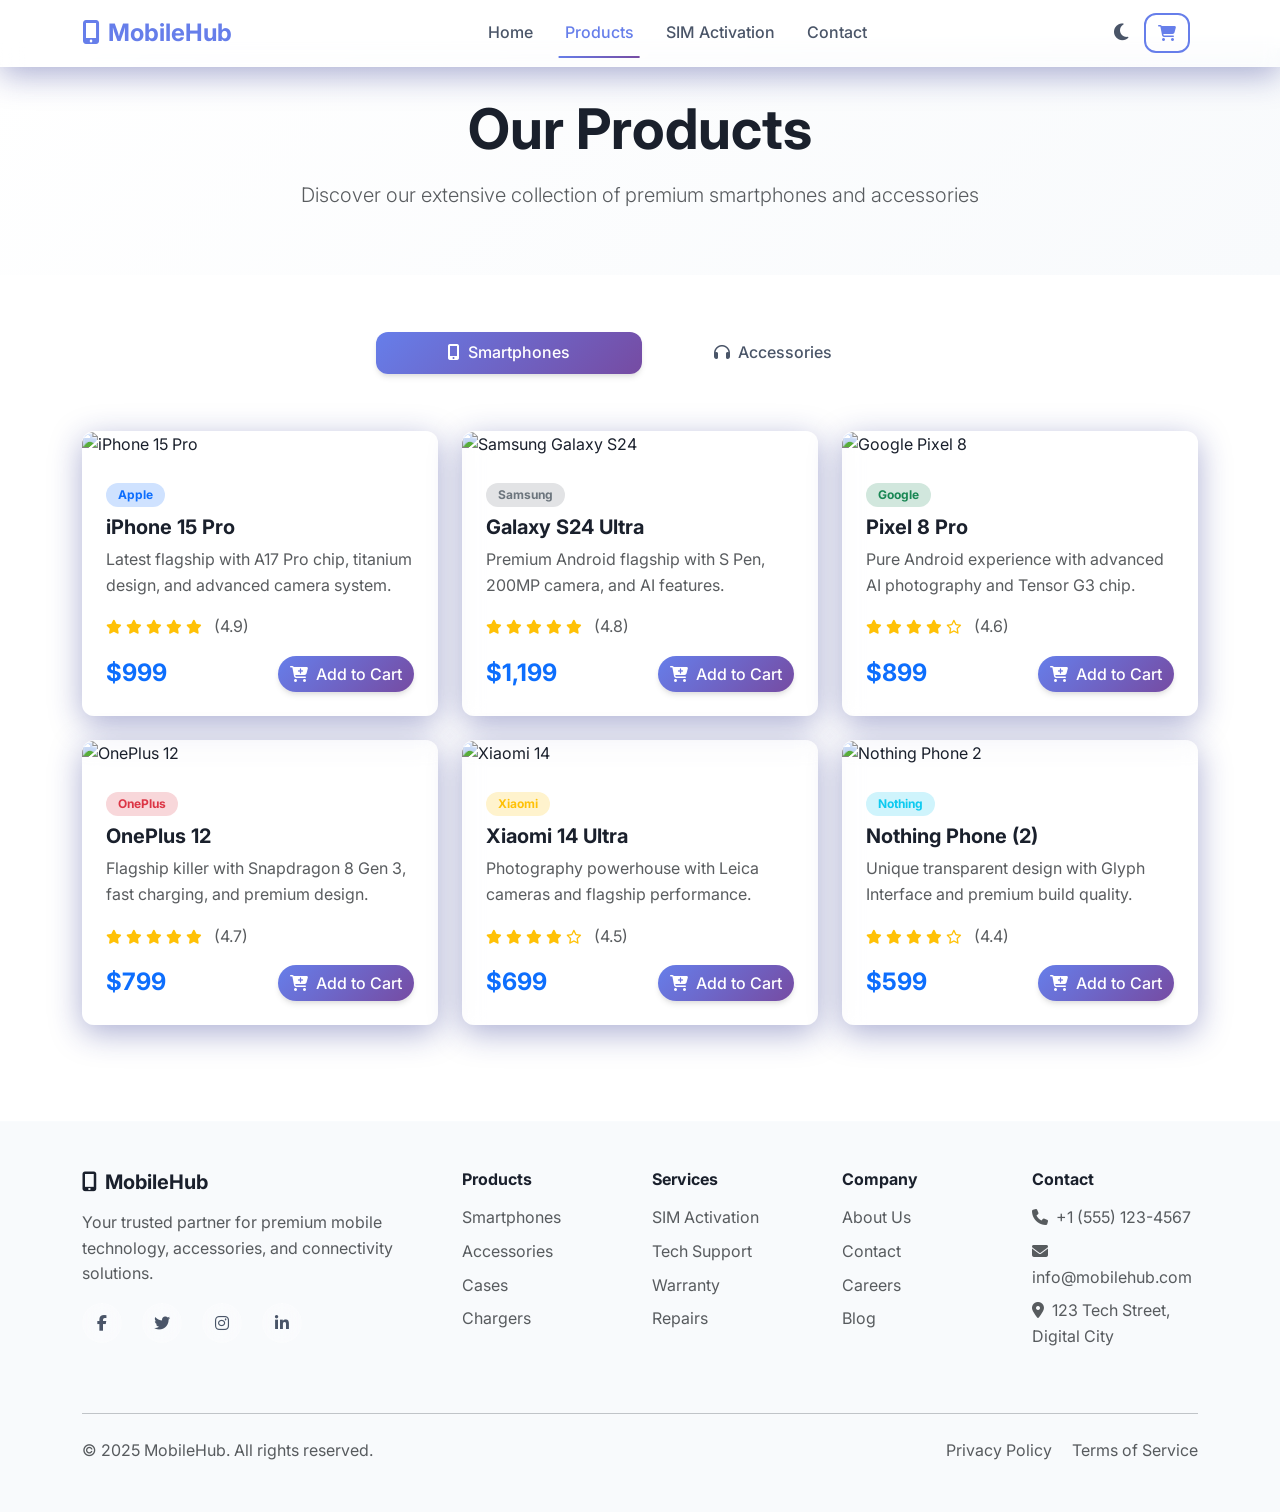
==== products.html @ 007b05e7 "Create initial project structure with responsive mobile tech website Co-authored-by: ahmetiminati <a" ====
<!DOCTYPE html>
<html lang="en" data-bs-theme="light">
<head>
    <meta charset="UTF-8">
    <meta name="viewport" content="width=device-width, initial-scale=1.0">
    <title>Products - MobileHub</title>
    
    <!-- Bootstrap 5 CSS -->
    <link href="https://cdn.jsdelivr.net/npm/bootstrap@5.3.2/dist/css/bootstrap.min.css" rel="stylesheet">
    
    <!-- Google Fonts -->
    <link href="https://fonts.googleapis.com/css2?family=Inter:wght@300;400;500;600;700&display=swap" rel="stylesheet">
    
    <!-- Font Awesome -->
    <link rel="stylesheet" href="https://cdnjs.cloudflare.com/ajax/libs/font-awesome/6.5.0/css/all.min.css">
    
    <!-- AOS Animation Library -->
    <link href="https://unpkg.com/aos@2.3.1/dist/aos.css" rel="stylesheet">
    
    <!-- Custom CSS -->
    <link rel="stylesheet" href="styles.css">
</head>
<body>
    <!-- Navbar -->
    <nav class="navbar navbar-expand-lg navbar-light fixed-top glass-nav">
        <div class="container">
            <a class="navbar-brand fw-bold" href="index.html">
                <i class="fas fa-mobile-alt me-2"></i>MobileHub
            </a>
            
            <button class="navbar-toggler" type="button" data-bs-toggle="collapse" data-bs-target="#navbarNav">
                <span class="navbar-toggler-icon"></span>
            </button>
            
            <div class="collapse navbar-collapse" id="navbarNav">
                <ul class="navbar-nav mx-auto">
                    <li class="nav-item">
                        <a class="nav-link" href="index.html">Home</a>
                    </li>
                    <li class="nav-item">
                        <a class="nav-link active" href="products.html">Products</a>
                    </li>
                    <li class="nav-item">
                        <a class="nav-link" href="sim-activation.html">SIM Activation</a>
                    </li>
                    <li class="nav-item">
                        <a class="nav-link" href="index.html#contact">Contact</a>
                    </li>
                </ul>
                
                <div class="d-flex align-items-center">
                    <button class="btn btn-link p-2 me-2" id="themeToggle">
                        <i class="fas fa-moon" id="themeIcon"></i>
                    </button>
                    <button class="btn btn-outline-primary me-2">
                        <i class="fas fa-shopping-cart"></i>
                    </button>
                </div>
            </div>
        </div>
    </nav>

    <!-- Page Header -->
    <section class="page-header py-5 mt-5">
        <div class="container">
            <div class="row text-center">
                <div class="col-lg-8 mx-auto" data-aos="fade-up">
                    <h1 class="display-4 fw-bold mb-3">Our Products</h1>
                    <p class="lead text-muted">
                        Discover our extensive collection of premium smartphones and accessories
                    </p>
                </div>
            </div>
        </div>
    </section>

    <!-- Product Tabs -->
    <section class="products-section py-5">
        <div class="container">
            <!-- Tab Navigation -->
            <div class="row justify-content-center mb-5">
                <div class="col-lg-6">
                    <ul class="nav nav-pills nav-fill glass-tabs" id="productTabs" role="tablist" data-aos="fade-up">
                        <li class="nav-item" role="presentation">
                            <button class="nav-link active" id="phones-tab" data-bs-toggle="pill" data-bs-target="#phones" type="button" role="tab">
                                <i class="fas fa-mobile-alt me-2"></i>Smartphones
                            </button>
                        </li>
                        <li class="nav-item" role="presentation">
                            <button class="nav-link" id="accessories-tab" data-bs-toggle="pill" data-bs-target="#accessories" type="button" role="tab">
                                <i class="fas fa-headphones me-2"></i>Accessories
                            </button>
                        </li>
                    </ul>
                </div>
            </div>

            <!-- Tab Content -->
            <div class="tab-content" id="productTabsContent">
                <!-- Smartphones Tab -->
                <div class="tab-pane fade show active" id="phones" role="tabpanel">
                    <div class="row g-4">
                        <!-- Phone 1 -->
                        <div class="col-lg-4 col-md-6" data-aos="fade-up" data-aos-delay="100">
                            <div class="product-card glass-card h-100">
                                <div class="product-image">
                                    <img src="https://via.placeholder.com/300x300/667eea/ffffff?text=iPhone+15+Pro" alt="iPhone 15 Pro" class="img-fluid">
                                    <div class="product-overlay">
                                        <button class="btn btn-primary btn-sm rounded-pill">
                                            <i class="fas fa-eye me-2"></i>Quick View
                                        </button>
                                    </div>
                                </div>
                                <div class="product-info p-4">
                                    <div class="product-category mb-2">
                                        <span class="badge bg-primary-subtle text-primary">Apple</span>
                                    </div>
                                    <h5 class="product-title fw-bold mb-2">iPhone 15 Pro</h5>
                                    <p class="product-description text-muted mb-3">
                                        Latest flagship with A17 Pro chip, titanium design, and advanced camera system.
                                    </p>
                                    <div class="product-rating mb-3">
                                        <i class="fas fa-star text-warning"></i>
                                        <i class="fas fa-star text-warning"></i>
                                        <i class="fas fa-star text-warning"></i>
                                        <i class="fas fa-star text-warning"></i>
                                        <i class="fas fa-star text-warning"></i>
                                        <span class="ms-2 text-muted">(4.9)</span>
                                    </div>
                                    <div class="d-flex justify-content-between align-items-center">
                                        <div class="product-price">
                                            <span class="h4 fw-bold text-primary">$999</span>
                                        </div>
                                        <button class="btn btn-primary rounded-pill">
                                            <i class="fas fa-cart-plus me-2"></i>Add to Cart
                                        </button>
                                    </div>
                                </div>
                            </div>
                        </div>

                        <!-- Phone 2 -->
                        <div class="col-lg-4 col-md-6" data-aos="fade-up" data-aos-delay="200">
                            <div class="product-card glass-card h-100">
                                <div class="product-image">
                                    <img src="https://via.placeholder.com/300x300/764ba2/ffffff?text=Samsung+S24" alt="Samsung Galaxy S24" class="img-fluid">
                                    <div class="product-overlay">
                                        <button class="btn btn-primary btn-sm rounded-pill">
                                            <i class="fas fa-eye me-2"></i>Quick View
                                        </button>
                                    </div>
                                </div>
                                <div class="product-info p-4">
                                    <div class="product-category mb-2">
                                        <span class="badge bg-secondary-subtle text-secondary">Samsung</span>
                                    </div>
                                    <h5 class="product-title fw-bold mb-2">Galaxy S24 Ultra</h5>
                                    <p class="product-description text-muted mb-3">
                                        Premium Android flagship with S Pen, 200MP camera, and AI features.
                                    </p>
                                    <div class="product-rating mb-3">
                                        <i class="fas fa-star text-warning"></i>
                                        <i class="fas fa-star text-warning"></i>
                                        <i class="fas fa-star text-warning"></i>
                                        <i class="fas fa-star text-warning"></i>
                                        <i class="fas fa-star text-warning"></i>
                                        <span class="ms-2 text-muted">(4.8)</span>
                                    </div>
                                    <div class="d-flex justify-content-between align-items-center">
                                        <div class="product-price">
                                            <span class="h4 fw-bold text-primary">$1,199</span>
                                        </div>
                                        <button class="btn btn-primary rounded-pill">
                                            <i class="fas fa-cart-plus me-2"></i>Add to Cart
                                        </button>
                                    </div>
                                </div>
                            </div>
                        </div>

                        <!-- Phone 3 -->
                        <div class="col-lg-4 col-md-6" data-aos="fade-up" data-aos-delay="300">
                            <div class="product-card glass-card h-100">
                                <div class="product-image">
                                    <img src="https://via.placeholder.com/300x300/f093fb/ffffff?text=Google+Pixel+8" alt="Google Pixel 8" class="img-fluid">
                                    <div class="product-overlay">
                                        <button class="btn btn-primary btn-sm rounded-pill">
                                            <i class="fas fa-eye me-2"></i>Quick View
                                        </button>
                                    </div>
                                </div>
                                <div class="product-info p-4">
                                    <div class="product-category mb-2">
                                        <span class="badge bg-success-subtle text-success">Google</span>
                                    </div>
                                    <h5 class="product-title fw-bold mb-2">Pixel 8 Pro</h5>
                                    <p class="product-description text-muted mb-3">
                                        Pure Android experience with advanced AI photography and Tensor G3 chip.
                                    </p>
                                    <div class="product-rating mb-3">
                                        <i class="fas fa-star text-warning"></i>
                                        <i class="fas fa-star text-warning"></i>
                                        <i class="fas fa-star text-warning"></i>
                                        <i class="fas fa-star text-warning"></i>
                                        <i class="far fa-star text-warning"></i>
                                        <span class="ms-2 text-muted">(4.6)</span>
                                    </div>
                                    <div class="d-flex justify-content-between align-items-center">
                                        <div class="product-price">
                                            <span class="h4 fw-bold text-primary">$899</span>
                                        </div>
                                        <button class="btn btn-primary rounded-pill">
                                            <i class="fas fa-cart-plus me-2"></i>Add to Cart
                                        </button>
                                    </div>
                                </div>
                            </div>
                        </div>

                        <!-- Phone 4 -->
                        <div class="col-lg-4 col-md-6" data-aos="fade-up" data-aos-delay="400">
                            <div class="product-card glass-card h-100">
                                <div class="product-image">
                                    <img src="https://via.placeholder.com/300x300/4facfe/ffffff?text=OnePlus+12" alt="OnePlus 12" class="img-fluid">
                                    <div class="product-overlay">
                                        <button class="btn btn-primary btn-sm rounded-pill">
                                            <i class="fas fa-eye me-2"></i>Quick View
                                        </button>
                                    </div>
                                </div>
                                <div class="product-info p-4">
                                    <div class="product-category mb-2">
                                        <span class="badge bg-danger-subtle text-danger">OnePlus</span>
                                    </div>
                                    <h5 class="product-title fw-bold mb-2">OnePlus 12</h5>
                                    <p class="product-description text-muted mb-3">
                                        Flagship killer with Snapdragon 8 Gen 3, fast charging, and premium design.
                                    </p>
                                    <div class="product-rating mb-3">
                                        <i class="fas fa-star text-warning"></i>
                                        <i class="fas fa-star text-warning"></i>
                                        <i class="fas fa-star text-warning"></i>
                                        <i class="fas fa-star text-warning"></i>
                                        <i class="fas fa-star text-warning"></i>
                                        <span class="ms-2 text-muted">(4.7)</span>
                                    </div>
                                    <div class="d-flex justify-content-between align-items-center">
                                        <div class="product-price">
                                            <span class="h4 fw-bold text-primary">$799</span>
                                        </div>
                                        <button class="btn btn-primary rounded-pill">
                                            <i class="fas fa-cart-plus me-2"></i>Add to Cart
                                        </button>
                                    </div>
                                </div>
                            </div>
                        </div>

                        <!-- Phone 5 -->
                        <div class="col-lg-4 col-md-6" data-aos="fade-up" data-aos-delay="500">
                            <div class="product-card glass-card h-100">
                                <div class="product-image">
                                    <img src="https://via.placeholder.com/300x300/43e97b/ffffff?text=Xiaomi+14" alt="Xiaomi 14" class="img-fluid">
                                    <div class="product-overlay">
                                        <button class="btn btn-primary btn-sm rounded-pill">
                                            <i class="fas fa-eye me-2"></i>Quick View
                                        </button>
                                    </div>
                                </div>
                                <div class="product-info p-4">
                                    <div class="product-category mb-2">
                                        <span class="badge bg-warning-subtle text-warning">Xiaomi</span>
                                    </div>
                                    <h5 class="product-title fw-bold mb-2">Xiaomi 14 Ultra</h5>
                                    <p class="product-description text-muted mb-3">
                                        Photography powerhouse with Leica cameras and flagship performance.
                                    </p>
                                    <div class="product-rating mb-3">
                                        <i class="fas fa-star text-warning"></i>
                                        <i class="fas fa-star text-warning"></i>
                                        <i class="fas fa-star text-warning"></i>
                                        <i class="fas fa-star text-warning"></i>
                                        <i class="far fa-star text-warning"></i>
                                        <span class="ms-2 text-muted">(4.5)</span>
                                    </div>
                                    <div class="d-flex justify-content-between align-items-center">
                                        <div class="product-price">
                                            <span class="h4 fw-bold text-primary">$699</span>
                                        </div>
                                        <button class="btn btn-primary rounded-pill">
                                            <i class="fas fa-cart-plus me-2"></i>Add to Cart
                                        </button>
                                    </div>
                                </div>
                            </div>
                        </div>

                        <!-- Phone 6 -->
                        <div class="col-lg-4 col-md-6" data-aos="fade-up" data-aos-delay="600">
                            <div class="product-card glass-card h-100">
                                <div class="product-image">
                                    <img src="https://via.placeholder.com/300x300/38f9d7/ffffff?text=Nothing+Phone+2" alt="Nothing Phone 2" class="img-fluid">
                                    <div class="product-overlay">
                                        <button class="btn btn-primary btn-sm rounded-pill">
                                            <i class="fas fa-eye me-2"></i>Quick View
                                        </button>
                                    </div>
                                </div>
                                <div class="product-info p-4">
                                    <div class="product-category mb-2">
                                        <span class="badge bg-info-subtle text-info">Nothing</span>
                                    </div>
                                    <h5 class="product-title fw-bold mb-2">Nothing Phone (2)</h5>
                                    <p class="product-description text-muted mb-3">
                                        Unique transparent design with Glyph Interface and premium build quality.
                                    </p>
                                    <div class="product-rating mb-3">
                                        <i class="fas fa-star text-warning"></i>
                                        <i class="fas fa-star text-warning"></i>
                                        <i class="fas fa-star text-warning"></i>
                                        <i class="fas fa-star text-warning"></i>
                                        <i class="far fa-star text-warning"></i>
                                        <span class="ms-2 text-muted">(4.4)</span>
                                    </div>
                                    <div class="d-flex justify-content-between align-items-center">
                                        <div class="product-price">
                                            <span class="h4 fw-bold text-primary">$599</span>
                                        </div>
                                        <button class="btn btn-primary rounded-pill">
                                            <i class="fas fa-cart-plus me-2"></i>Add to Cart
                                        </button>
                                    </div>
                                </div>
                            </div>
                        </div>
                    </div>
                </div>

                <!-- Accessories Tab -->
                <div class="tab-pane fade" id="accessories" role="tabpanel">
                    <div class="row g-4">
                        <!-- Accessory 1 -->
                        <div class="col-lg-4 col-md-6" data-aos="fade-up" data-aos-delay="100">
                            <div class="product-card glass-card h-100">
                                <div class="product-image">
                                    <img src="https://via.placeholder.com/300x300/667eea/ffffff?text=AirPods+Pro" alt="AirPods Pro" class="img-fluid">
                                    <div class="product-overlay">
                                        <button class="btn btn-primary btn-sm rounded-pill">
                                            <i class="fas fa-eye me-2"></i>Quick View
                                        </button>
                                    </div>
                                </div>
                                <div class="product-info p-4">
                                    <div class="product-category mb-2">
                                        <span class="badge bg-primary-subtle text-primary">Audio</span>
                                    </div>
                                    <h5 class="product-title fw-bold mb-2">AirPods Pro (2nd Gen)</h5>
                                    <p class="product-description text-muted mb-3">
                                        Premium wireless earbuds with active noise cancellation and spatial audio.
                                    </p>
                                    <div class="product-rating mb-3">
                                        <i class="fas fa-star text-warning"></i>
                                        <i class="fas fa-star text-warning"></i>
                                        <i class="fas fa-star text-warning"></i>
                                        <i class="fas fa-star text-warning"></i>
                                        <i class="fas fa-star text-warning"></i>
                                        <span class="ms-2 text-muted">(4.8)</span>
                                    </div>
                                    <div class="d-flex justify-content-between align-items-center">
                                        <div class="product-price">
                                            <span class="h4 fw-bold text-primary">$249</span>
                                        </div>
                                        <button class="btn btn-primary rounded-pill">
                                            <i class="fas fa-cart-plus me-2"></i>Add to Cart
                                        </button>
                                    </div>
                                </div>
                            </div>
                        </div>

                        <!-- Accessory 2 -->
                        <div class="col-lg-4 col-md-6" data-aos="fade-up" data-aos-delay="200">
                            <div class="product-card glass-card h-100">
                                <div class="product-image">
                                    <img src="https://via.placeholder.com/300x300/764ba2/ffffff?text=Wireless+Charger" alt="Wireless Charger" class="img-fluid">
                                    <div class="product-overlay">
                                        <button class="btn btn-primary btn-sm rounded-pill">
                                            <i class="fas fa-eye me-2"></i>Quick View
                                        </button>
                                    </div>
                                </div>
                                <div class="product-info p-4">
                                    <div class="product-category mb-2">
                                        <span class="badge bg-success-subtle text-success">Charging</span>
                                    </div>
                                    <h5 class="product-title fw-bold mb-2">15W Wireless Charger</h5>
                                    <p class="product-description text-muted mb-3">
                                        Fast wireless charging pad with LED indicator and premium design.
                                    </p>
                                    <div class="product-rating mb-3">
                                        <i class="fas fa-star text-warning"></i>
                                        <i class="fas fa-star text-warning"></i>
                                        <i class="fas fa-star text-warning"></i>
                                        <i class="fas fa-star text-warning"></i>
                                        <i class="far fa-star text-warning"></i>
                                        <span class="ms-2 text-muted">(4.5)</span>
                                    </div>
                                    <div class="d-flex justify-content-between align-items-center">
                                        <div class="product-price">
                                            <span class="h4 fw-bold text-primary">$39</span>
                                        </div>
                                        <button class="btn btn-primary rounded-pill">
                                            <i class="fas fa-cart-plus me-2"></i>Add to Cart
                                        </button>
                                    </div>
                                </div>
                            </div>
                        </div>

                        <!-- Accessory 3 -->
                        <div class="col-lg-4 col-md-6" data-aos="fade-up" data-aos-delay="300">
                            <div class="product-card glass-card h-100">
                                <div class="product-image">
                                    <img src="https://via.placeholder.com/300x300/f093fb/ffffff?text=Phone+Case" alt="Phone Case" class="img-fluid">
                                    <div class="product-overlay">
                                        <button class="btn btn-primary btn-sm rounded-pill">
                                            <i class="fas fa-eye me-2"></i>Quick View
                                        </button>
                                    </div>
                                </div>
                                <div class="product-info p-4">
                                    <div class="product-category mb-2">
                                        <span class="badge bg-warning-subtle text-warning">Protection</span>
                                    </div>
                                    <h5 class="product-title fw-bold mb-2">Premium Phone Case</h5>
                                    <p class="product-description text-muted mb-3">
                                        Military-grade protection with transparent design and wireless charging support.
                                    </p>
                                    <div class="product-rating mb-3">
                                        <i class="fas fa-star text-warning"></i>
                                        <i class="fas fa-star text-warning"></i>
                                        <i class="fas fa-star text-warning"></i>
                                        <i class="fas fa-star text-warning"></i>
                                        <i class="fas fa-star text-warning"></i>
                                        <span class="ms-2 text-muted">(4.9)</span>
                                    </div>
                                    <div class="d-flex justify-content-between align-items-center">
                                        <div class="product-price">
                                            <span class="h4 fw-bold text-primary">$29</span>
                                        </div>
                                        <button class="btn btn-primary rounded-pill">
                                            <i class="fas fa-cart-plus me-2"></i>Add to Cart
                                        </button>
                                    </div>
                                </div>
                            </div>
                        </div>

                        <!-- Accessory 4 -->
                        <div class="col-lg-4 col-md-6" data-aos="fade-up" data-aos-delay="400">
                            <div class="product-card glass-card h-100">
                                <div class="product-image">
                                    <img src="https://via.placeholder.com/300x300/4facfe/ffffff?text=Power+Bank" alt="Power Bank" class="img-fluid">
                                    <div class="product-overlay">
                                        <button class="btn btn-primary btn-sm rounded-pill">
                                            <i class="fas fa-eye me-2"></i>Quick View
                                        </button>
                                    </div>
                                </div>
                                <div class="product-info p-4">
                                    <div class="product-category mb-2">
                                        <span class="badge bg-info-subtle text-info">Power</span>
                                    </div>
                                    <h5 class="product-title fw-bold mb-2">20,000mAh Power Bank</h5>
                                    <p class="product-description text-muted mb-3">
                                        High-capacity portable charger with fast charging and multiple ports.
                                    </p>
                                    <div class="product-rating mb-3">
                                        <i class="fas fa-star text-warning"></i>
                                        <i class="fas fa-star text-warning"></i>
                                        <i class="fas fa-star text-warning"></i>
                                        <i class="fas fa-star text-warning"></i>
                                        <i class="far fa-star text-warning"></i>
                                        <span class="ms-2 text-muted">(4.6)</span>
                                    </div>
                                    <div class="d-flex justify-content-between align-items-center">
                                        <div class="product-price">
                                            <span class="h4 fw-bold text-primary">$49</span>
                                        </div>
                                        <button class="btn btn-primary rounded-pill">
                                            <i class="fas fa-cart-plus me-2"></i>Add to Cart
                                        </button>
                                    </div>
                                </div>
                            </div>
                        </div>

                        <!-- Accessory 5 -->
                        <div class="col-lg-4 col-md-6" data-aos="fade-up" data-aos-delay="500">
                            <div class="product-card glass-card h-100">
                                <div class="product-image">
                                    <img src="https://via.placeholder.com/300x300/43e97b/ffffff?text=Car+Mount" alt="Car Mount" class="img-fluid">
                                    <div class="product-overlay">
                                        <button class="btn btn-primary btn-sm rounded-pill">
                                            <i class="fas fa-eye me-2"></i>Quick View
                                        </button>
                                    </div>
                                </div>
                                <div class="product-info p-4">
                                    <div class="product-category mb-2">
                                        <span class="badge bg-secondary-subtle text-secondary">Mount</span>
                                    </div>
                                    <h5 class="product-title fw-bold mb-2">Magnetic Car Mount</h5>
                                    <p class="product-description text-muted mb-3">
                                        Strong magnetic phone holder for car dashboard with 360° rotation.
                                    </p>
                                    <div class="product-rating mb-3">
                                        <i class="fas fa-star text-warning"></i>
                                        <i class="fas fa-star text-warning"></i>
                                        <i class="fas fa-star text-warning"></i>
                                        <i class="fas fa-star text-warning"></i>
                                        <i class="far fa-star text-warning"></i>
                                        <span class="ms-2 text-muted">(4.3)</span>
                                    </div>
                                    <div class="d-flex justify-content-between align-items-center">
                                        <div class="product-price">
                                            <span class="h4 fw-bold text-primary">$19</span>
                                        </div>
                                        <button class="btn btn-primary rounded-pill">
                                            <i class="fas fa-cart-plus me-2"></i>Add to Cart
                                        </button>
                                    </div>
                                </div>
                            </div>
                        </div>

                        <!-- Accessory 6 -->
                        <div class="col-lg-4 col-md-6" data-aos="fade-up" data-aos-delay="600">
                            <div class="product-card glass-card h-100">
                                <div class="product-image">
                                    <img src="https://via.placeholder.com/300x300/38f9d7/ffffff?text=Screen+Protector" alt="Screen Protector" class="img-fluid">
                                    <div class="product-overlay">
                                        <button class="btn btn-primary btn-sm rounded-pill">
                                            <i class="fas fa-eye me-2"></i>Quick View
                                        </button>
                                    </div>
                                </div>
                                <div class="product-info p-4">
                                    <div class="product-category mb-2">
                                        <span class="badge bg-danger-subtle text-danger">Protection</span>
                                    </div>
                                    <h5 class="product-title fw-bold mb-2">Tempered Glass Protector</h5>
                                    <p class="product-description text-muted mb-3">
                                        9H hardness tempered glass with oleophobic coating and bubble-free installation.
                                    </p>
                                    <div class="product-rating mb-3">
                                        <i class="fas fa-star text-warning"></i>
                                        <i class="fas fa-star text-warning"></i>
                                        <i class="fas fa-star text-warning"></i>
                                        <i class="fas fa-star text-warning"></i>
                                        <i class="fas fa-star text-warning"></i>
                                        <span class="ms-2 text-muted">(4.7)</span>
                                    </div>
                                    <div class="d-flex justify-content-between align-items-center">
                                        <div class="product-price">
                                            <span class="h4 fw-bold text-primary">$15</span>
                                        </div>
                                        <button class="btn btn-primary rounded-pill">
                                            <i class="fas fa-cart-plus me-2"></i>Add to Cart
                                        </button>
                                    </div>
                                </div>
                            </div>
                        </div>
                    </div>
                </div>
            </div>
        </div>
    </section>

    <!-- Footer -->
    <footer class="footer py-5 mt-5">
        <div class="container">
            <div class="row">
                <div class="col-lg-4 mb-4">
                    <h5 class="fw-bold mb-3">
                        <i class="fas fa-mobile-alt me-2"></i>MobileHub
                    </h5>
                    <p class="text-muted">
                        Your trusted partner for premium mobile technology, accessories, and connectivity solutions.
                    </p>
                    <div class="social-links">
                        <a href="#" class="social-link me-3"><i class="fab fa-facebook-f"></i></a>
                        <a href="#" class="social-link me-3"><i class="fab fa-twitter"></i></a>
                        <a href="#" class="social-link me-3"><i class="fab fa-instagram"></i></a>
                        <a href="#" class="social-link"><i class="fab fa-linkedin-in"></i></a>
                    </div>
                </div>
                
                <div class="col-lg-2 col-md-6 mb-4">
                    <h6 class="fw-bold mb-3">Products</h6>
                    <ul class="list-unstyled">
                        <li class="mb-2"><a href="products.html" class="text-muted text-decoration-none">Smartphones</a></li>
                        <li class="mb-2"><a href="products.html" class="text-muted text-decoration-none">Accessories</a></li>
                        <li class="mb-2"><a href="products.html" class="text-muted text-decoration-none">Cases</a></li>
                        <li class="mb-2"><a href="products.html" class="text-muted text-decoration-none">Chargers</a></li>
                    </ul>
                </div>
                
                <div class="col-lg-2 col-md-6 mb-4">
                    <h6 class="fw-bold mb-3">Services</h6>
                    <ul class="list-unstyled">
                        <li class="mb-2"><a href="sim-activation.html" class="text-muted text-decoration-none">SIM Activation</a></li>
                        <li class="mb-2"><a href="#" class="text-muted text-decoration-none">Tech Support</a></li>
                        <li class="mb-2"><a href="#" class="text-muted text-decoration-none">Warranty</a></li>
                        <li class="mb-2"><a href="#" class="text-muted text-decoration-none">Repairs</a></li>
                    </ul>
                </div>
                
                <div class="col-lg-2 col-md-6 mb-4">
                    <h6 class="fw-bold mb-3">Company</h6>
                    <ul class="list-unstyled">
                        <li class="mb-2"><a href="#" class="text-muted text-decoration-none">About Us</a></li>
                        <li class="mb-2"><a href="index.html#contact" class="text-muted text-decoration-none">Contact</a></li>
                        <li class="mb-2"><a href="#" class="text-muted text-decoration-none">Careers</a></li>
                        <li class="mb-2"><a href="#" class="text-muted text-decoration-none">Blog</a></li>
                    </ul>
                </div>
                
                <div class="col-lg-2 col-md-6 mb-4">
                    <h6 class="fw-bold mb-3">Contact</h6>
                    <ul class="list-unstyled">
                        <li class="mb-2 text-muted"><i class="fas fa-phone me-2"></i>+1 (555) 123-4567</li>
                        <li class="mb-2 text-muted"><i class="fas fa-envelope me-2"></i>info@mobilehub.com</li>
                        <li class="mb-2 text-muted"><i class="fas fa-map-marker-alt me-2"></i>123 Tech Street, Digital City</li>
                    </ul>
                </div>
            </div>
            
            <hr class="my-4">
            
            <div class="row align-items-center">
                <div class="col-md-6">
                    <p class="text-muted mb-0">&copy; 2025 MobileHub. All rights reserved.</p>
                </div>
                <div class="col-md-6 text-md-end">
                    <a href="#" class="text-muted text-decoration-none me-3">Privacy Policy</a>
                    <a href="#" class="text-muted text-decoration-none">Terms of Service</a>
                </div>
            </div>
        </div>
    </footer>

    <!-- Bootstrap 5 JS -->
    <script src="https://cdn.jsdelivr.net/npm/bootstrap@5.3.2/dist/js/bootstrap.bundle.min.js"></script>
    
    <!-- AOS Animation JS -->
    <script src="https://unpkg.com/aos@2.3.1/dist/aos.js"></script>
    
    <!-- Custom JS -->
    <script src="script.js"></script>
</body>
</html>
---- styles.css ----
/* ==========================================================================
   MobileHub - Modern Mobile Store CSS
   ========================================================================== */

/* CSS Variables for Theme Support */
:root {
    /* Light Theme Colors */
    --primary-color: #667eea;
    --primary-gradient: linear-gradient(135deg, #667eea 0%, #764ba2 100%);
    --secondary-color: #f093fb;
    --accent-color: #4facfe;
    
    /* Background Colors */
    --bg-primary: #ffffff;
    --bg-secondary: #f8fafc;
    --bg-tertiary: #e2e8f0;
    
    /* Text Colors */
    --text-primary: #1a202c;
    --text-secondary: #4a5568;
    --text-muted: #718096;
    
    /* Glass Effect */
    --glass-bg: rgba(255, 255, 255, 0.25);
    --glass-border: rgba(255, 255, 255, 0.18);
    --glass-shadow: 0 8px 32px 0 rgba(31, 38, 135, 0.37);
    
    /* Shadows */
    --shadow-sm: 0 1px 2px 0 rgba(0, 0, 0, 0.05);
    --shadow-md: 0 4px 6px -1px rgba(0, 0, 0, 0.1), 0 2px 4px -1px rgba(0, 0, 0, 0.06);
    --shadow-lg: 0 10px 15px -3px rgba(0, 0, 0, 0.1), 0 4px 6px -2px rgba(0, 0, 0, 0.05);
    --shadow-xl: 0 20px 25px -5px rgba(0, 0, 0, 0.1), 0 10px 10px -5px rgba(0, 0, 0, 0.04);
    
    /* Border Radius */
    --border-radius-sm: 0.375rem;
    --border-radius-md: 0.5rem;
    --border-radius-lg: 0.75rem;
    --border-radius-xl: 1rem;
    
    /* Transitions */
    --transition-fast: 0.15s ease-in-out;
    --transition-normal: 0.3s ease-in-out;
    --transition-slow: 0.5s ease-in-out;
}

/* Dark Theme */
[data-bs-theme="dark"] {
    --bg-primary: #0f172a;
    --bg-secondary: #1e293b;
    --bg-tertiary: #334155;
    
    --text-primary: #f1f5f9;
    --text-secondary: #cbd5e1;
    --text-muted: #94a3b8;
    
    --glass-bg: rgba(15, 23, 42, 0.25);
    --glass-border: rgba(148, 163, 184, 0.18);
    --glass-shadow: 0 8px 32px 0 rgba(0, 0, 0, 0.5);
}

/* Base Styles */
* {
    margin: 0;
    padding: 0;
    box-sizing: border-box;
}

html {
    scroll-behavior: smooth;
}

body {
    font-family: 'Inter', -apple-system, BlinkMacSystemFont, 'Segoe UI', Roboto, sans-serif;
    line-height: 1.6;
    color: var(--text-primary);
    background: var(--bg-primary);
    transition: all var(--transition-normal);
}

/* Typography */
h1, h2, h3, h4, h5, h6 {
    font-weight: 600;
    line-height: 1.2;
    color: var(--text-primary);
}

.text-gradient {
    background: var(--primary-gradient);
    -webkit-background-clip: text;
    -webkit-text-fill-color: transparent;
    background-clip: text;
}

/* Glass Morphism Effects */
.glass-card {
    background: var(--glass-bg);
    backdrop-filter: blur(10px);
    -webkit-backdrop-filter: blur(10px);
    border: 1px solid var(--glass-border);
    border-radius: var(--border-radius-lg);
    box-shadow: var(--glass-shadow);
    transition: all var(--transition-normal);
}

.glass-card:hover {
    transform: translateY(-5px);
    box-shadow: var(--shadow-xl);
}

.glass-nav {
    background: var(--glass-bg) !important;
    backdrop-filter: blur(10px);
    -webkit-backdrop-filter: blur(10px);
    border-bottom: 1px solid var(--glass-border);
    box-shadow: var(--glass-shadow);
}

/* Navigation */
.navbar-brand {
    font-size: 1.5rem;
    font-weight: 700;
    color: var(--primary-color) !important;
}

.navbar-nav .nav-link {
    font-weight: 500;
    color: var(--text-secondary) !important;
    padding: 0.75rem 1rem !important;
    border-radius: var(--border-radius-md);
    transition: all var(--transition-fast);
    position: relative;
}

.navbar-nav .nav-link:hover,
.navbar-nav .nav-link.active {
    color: var(--primary-color) !important;
    background: var(--glass-bg);
}

.navbar-nav .nav-link::after {
    content: '';
    position: absolute;
    bottom: 0;
    left: 50%;
    width: 0;
    height: 2px;
    background: var(--primary-gradient);
    transition: all var(--transition-fast);
    transform: translateX(-50%);
}

.navbar-nav .nav-link:hover::after,
.navbar-nav .nav-link.active::after {
    width: 80%;
}

/* Hero Section */
.hero-section {
    background: linear-gradient(135deg, var(--bg-primary) 0%, var(--bg-secondary) 100%);
    position: relative;
    overflow: hidden;
}

.hero-section::before {
    content: '';
    position: absolute;
    top: 0;
    left: 0;
    right: 0;
    bottom: 0;
    background: url('data:image/svg+xml,<svg xmlns="http://www.w3.org/2000/svg" viewBox="0 0 100 100"><defs><pattern id="grain" width="100" height="100" patternUnits="userSpaceOnUse"><circle cx="25" cy="25" r="1" fill="%23667eea" opacity="0.1"/><circle cx="75" cy="75" r="1" fill="%23764ba2" opacity="0.1"/></pattern></defs><rect width="100" height="100" fill="url(%23grain)"/></svg>');
    opacity: 0.3;
    z-index: 1;
}

.hero-section .container {
    position: relative;
    z-index: 2;
}

.hero-image-container {
    position: relative;
}

.hero-image-container::before {
    content: '';
    position: absolute;
    top: -20px;
    right: -20px;
    width: 100px;
    height: 100px;
    background: var(--primary-gradient);
    border-radius: 50%;
    opacity: 0.1;
    z-index: -1;
}

/* Floating Elements */
.floating-elements {
    position: absolute;
    top: 0;
    left: 0;
    right: 0;
    bottom: 0;
    pointer-events: none;
    z-index: 1;
}

.floating-element {
    position: absolute;
    font-size: 2rem;
    color: var(--primary-color);
    opacity: 0.1;
    animation: float 6s ease-in-out infinite;
}

.floating-element:nth-child(1) {
    top: 20%;
    left: 10%;
    animation-delay: 0s;
}

.floating-element:nth-child(2) {
    top: 60%;
    right: 15%;
    animation-delay: 2s;
}

.floating-element:nth-child(3) {
    bottom: 30%;
    left: 20%;
    animation-delay: 4s;
}

@keyframes float {
    0%, 100% {
        transform: translateY(0px);
    }
    50% {
        transform: translateY(-20px);
    }
}

/* Buttons */
.btn {
    font-weight: 500;
    border-radius: var(--border-radius-lg);
    transition: all var(--transition-normal);
    border: none;
    position: relative;
    overflow: hidden;
}

.btn-primary {
    background: var(--primary-gradient);
    color: white;
    box-shadow: var(--shadow-md);
}

.btn-primary:hover {
    transform: translateY(-2px);
    box-shadow: var(--shadow-lg);
    background: var(--primary-gradient);
    filter: brightness(1.1);
}

.btn-outline-primary {
    border: 2px solid var(--primary-color);
    color: var(--primary-color);
    background: transparent;
}

.btn-outline-primary:hover {
    background: var(--primary-gradient);
    border-color: transparent;
    color: white;
    transform: translateY(-2px);
    box-shadow: var(--shadow-lg);
}

.btn::before {
    content: '';
    position: absolute;
    top: 0;
    left: -100%;
    width: 100%;
    height: 100%;
    background: linear-gradient(90deg, transparent, rgba(255, 255, 255, 0.2), transparent);
    transition: left 0.5s;
}

.btn:hover::before {
    left: 100%;
}

/* Feature Cards */
.feature-card {
    border: none;
    transition: all var(--transition-normal);
    height: 100%;
}

.feature-card:hover {
    transform: translateY(-10px) scale(1.02);
}

.feature-icon {
    font-size: 3rem;
    color: var(--primary-color);
    margin-bottom: 1rem;
}

/* Product Cards */
.product-card {
    border: none;
    overflow: hidden;
    transition: all var(--transition-normal);
    position: relative;
}

.product-card:hover {
    transform: translateY(-10px);
    box-shadow: var(--shadow-xl);
}

.product-image {
    position: relative;
    overflow: hidden;
    border-radius: var(--border-radius-lg) var(--border-radius-lg) 0 0;
}

.product-image img {
    transition: transform var(--transition-slow);
    border-radius: var(--border-radius-lg) var(--border-radius-lg) 0 0;
}

.product-card:hover .product-image img {
    transform: scale(1.1);
}

.product-overlay {
    position: absolute;
    top: 0;
    left: 0;
    right: 0;
    bottom: 0;
    background: rgba(0, 0, 0, 0.7);
    display: flex;
    align-items: center;
    justify-content: center;
    opacity: 0;
    transition: opacity var(--transition-normal);
}

.product-card:hover .product-overlay {
    opacity: 1;
}

.product-category .badge {
    font-size: 0.75rem;
    padding: 0.375rem 0.75rem;
    border-radius: var(--border-radius-xl);
}

.product-rating i {
    font-size: 0.875rem;
}

/* Tabs */
.glass-tabs {
    background: var(--glass-bg);
    backdrop-filter: blur(10px);
    -webkit-backdrop-filter: blur(10px);
    border: 1px solid var(--glass-border);
    border-radius: var(--border-radius-xl);
    padding: 0.5rem;
}

.glass-tabs .nav-link {
    border: none;
    border-radius: var(--border-radius-lg);
    color: var(--text-secondary);
    font-weight: 500;
    transition: all var(--transition-fast);
}

.glass-tabs .nav-link.active {
    background: var(--primary-gradient);
    color: white;
    box-shadow: var(--shadow-md);
}

/* Forms */
.form-control,
.form-select {
    border: 2px solid var(--glass-border);
    border-radius: var(--border-radius-md);
    background: var(--glass-bg);
    backdrop-filter: blur(10px);
    -webkit-backdrop-filter: blur(10px);
    color: var(--text-primary);
    transition: all var(--transition-fast);
}

.form-control:focus,
.form-select:focus {
    border-color: var(--primary-color);
    box-shadow: 0 0 0 0.2rem rgba(102, 126, 234, 0.25);
    background: var(--glass-bg);
}

.form-label {
    color: var(--text-primary);
    margin-bottom: 0.5rem;
}

/* Info Cards */
.info-card {
    border: none;
    transition: all var(--transition-normal);
}

.info-card:hover {
    transform: translateY(-5px);
}

.info-icon {
    font-size: 2.5rem;
    margin-bottom: 1rem;
}

/* Carrier Items */
.carrier-item {
    min-width: 100px;
    text-align: center;
    transition: all var(--transition-normal);
    cursor: pointer;
}

.carrier-item:hover {
    transform: translateY(-3px);
    background: var(--primary-color);
    color: white;
}

.carrier-item i {
    font-size: 1.5rem;
    display: block;
}

/* Accordion */
.accordion-item {
    border: none;
    margin-bottom: 1rem;
}

.accordion-button {
    background: var(--glass-bg);
    border: none;
    color: var(--text-primary);
    font-weight: 500;
    border-radius: var(--border-radius-lg);
}

.accordion-button:not(.collapsed) {
    background: var(--primary-gradient);
    color: white;
    box-shadow: none;
}

.accordion-button:focus {
    box-shadow: none;
    border-color: transparent;
}

.accordion-body {
    background: var(--glass-bg);
    color: var(--text-secondary);
    border-radius: 0 0 var(--border-radius-lg) var(--border-radius-lg);
}

/* Stats Section */
.stats-section {
    background: var(--bg-secondary);
    position: relative;
}

.stat-item h3 {
    background: var(--primary-gradient);
    -webkit-background-clip: text;
    -webkit-text-fill-color: transparent;
    background-clip: text;
}

/* Footer */
.footer {
    background: var(--bg-secondary);
    border-top: 1px solid var(--glass-border);
}

.social-link {
    display: inline-flex;
    align-items: center;
    justify-content: center;
    width: 40px;
    height: 40px;
    background: var(--glass-bg);
    color: var(--text-secondary);
    border-radius: 50%;
    text-decoration: none;
    transition: all var(--transition-fast);
    backdrop-filter: blur(10px);
    -webkit-backdrop-filter: blur(10px);
    border: 1px solid var(--glass-border);
}

.social-link:hover {
    background: var(--primary-gradient);
    color: white;
    transform: translateY(-2px);
}

/* Page Headers */
.page-header {
    background: linear-gradient(135deg, var(--bg-primary) 0%, var(--bg-secondary) 100%);
    position: relative;
}

/* Theme Toggle */
#themeToggle {
    border: none;
    background: transparent;
    color: var(--text-secondary);
    font-size: 1.2rem;
    transition: all var(--transition-fast);
}

#themeToggle:hover {
    color: var(--primary-color);
    transform: scale(1.1);
}

/* Animations */
@keyframes fadeInUp {
    from {
        opacity: 0;
        transform: translateY(30px);
    }
    to {
        opacity: 1;
        transform: translateY(0);
    }
}

@keyframes fadeInLeft {
    from {
        opacity: 0;
        transform: translateX(-30px);
    }
    to {
        opacity: 1;
        transform: translateX(0);
    }
}

@keyframes fadeInRight {
    from {
        opacity: 0;
        transform: translateX(30px);
    }
    to {
        opacity: 1;
        transform: translateX(0);
    }
}

/* Responsive Design */
@media (max-width: 768px) {
    .hero-section {
        padding-top: 2rem;
        padding-bottom: 2rem;
    }
    
    .display-3 {
        font-size: 2.5rem;
    }
    
    .display-4 {
        font-size: 2rem;
    }
    
    .btn-lg {
        padding: 0.75rem 1.5rem;
        font-size: 1rem;
    }
    
    .floating-elements {
        display: none;
    }
    
    .product-card {
        margin-bottom: 1.5rem;
    }
    
    .glass-tabs {
        padding: 0.25rem;
    }
    
    .glass-tabs .nav-link {
        padding: 0.5rem 0.75rem;
        font-size: 0.875rem;
    }
    
    .carriers-grid {
        gap: 1rem !important;
    }
    
    .carrier-item {
        min-width: 80px;
        padding: 0.75rem !important;
    }
    
    .form-container {
        padding: 2rem !important;
    }
}

@media (max-width: 576px) {
    .display-3 {
        font-size: 2rem;
    }
    
    .display-4 {
        font-size: 1.75rem;
    }
    
    .btn-lg {
        padding: 0.625rem 1.25rem;
        font-size: 0.9rem;
    }
    
    .hero-section .btn {
        width: 100%;
        margin-bottom: 0.5rem;
    }
    
    .feature-icon {
        font-size: 2.5rem;
    }
    
    .info-icon {
        font-size: 2rem;
    }
    
    .form-container {
        padding: 1.5rem !important;
    }
    
    .social-link {
        width: 35px;
        height: 35px;
    }
}

/* Print Styles */
@media print {
    .navbar,
    .floating-elements,
    .btn,
    .social-links {
        display: none !important;
    }
    
    .glass-card {
        background: white !important;
        box-shadow: none !important;
        border: 1px solid #ddd !important;
    }
    
    body {
        background: white !important;
        color: black !important;
    }
}

/* High Contrast Mode */
@media (prefers-contrast: high) {
    :root {
        --glass-bg: rgba(255, 255, 255, 0.9);
        --glass-border: rgba(0, 0, 0, 0.3);
    }
    
    [data-bs-theme="dark"] {
        --glass-bg: rgba(0, 0, 0, 0.9);
        --glass-border: rgba(255, 255, 255, 0.3);
    }
}

/* Reduced Motion */
@media (prefers-reduced-motion: reduce) {
    * {
        animation-duration: 0.01ms !important;
        animation-iteration-count: 1 !important;
        transition-duration: 0.01ms !important;
    }
    
    .floating-element {
        animation: none;
    }
}

/* Focus Styles for Accessibility */
.btn:focus,
.form-control:focus,
.form-select:focus,
.nav-link:focus {
    outline: 2px solid var(--primary-color);
    outline-offset: 2px;
}

/* Loading States */
.loading {
    opacity: 0.6;
    pointer-events: none;
}

.loading::after {
    content: '';
    position: absolute;
    top: 50%;
    left: 50%;
    width: 20px;
    height: 20px;
    margin: -10px 0 0 -10px;
    border: 2px solid var(--primary-color);
    border-radius: 50%;
    border-top-color: transparent;
    animation: spin 1s linear infinite;
}

@keyframes spin {
    to {
        transform: rotate(360deg);
    }
}

/* Success/Error States */
.is-valid .form-control,
.is-valid .form-select {
    border-color: #198754;
}

.is-invalid .form-control,
.is-invalid .form-select {
    border-color: #dc3545;
}

/* Custom Scrollbar */
::-webkit-scrollbar {
    width: 8px;
}

::-webkit-scrollbar-track {
    background: var(--bg-secondary);
}

::-webkit-scrollbar-thumb {
    background: var(--primary-color);
    border-radius: 4px;
}

::-webkit-scrollbar-thumb:hover {
    background: var(--secondary-color);
}

/* Selection Styles */
::selection {
    background: var(--primary-color);
    color: white;
}

::-moz-selection {
    background: var(--primary-color);
    color: white;
}
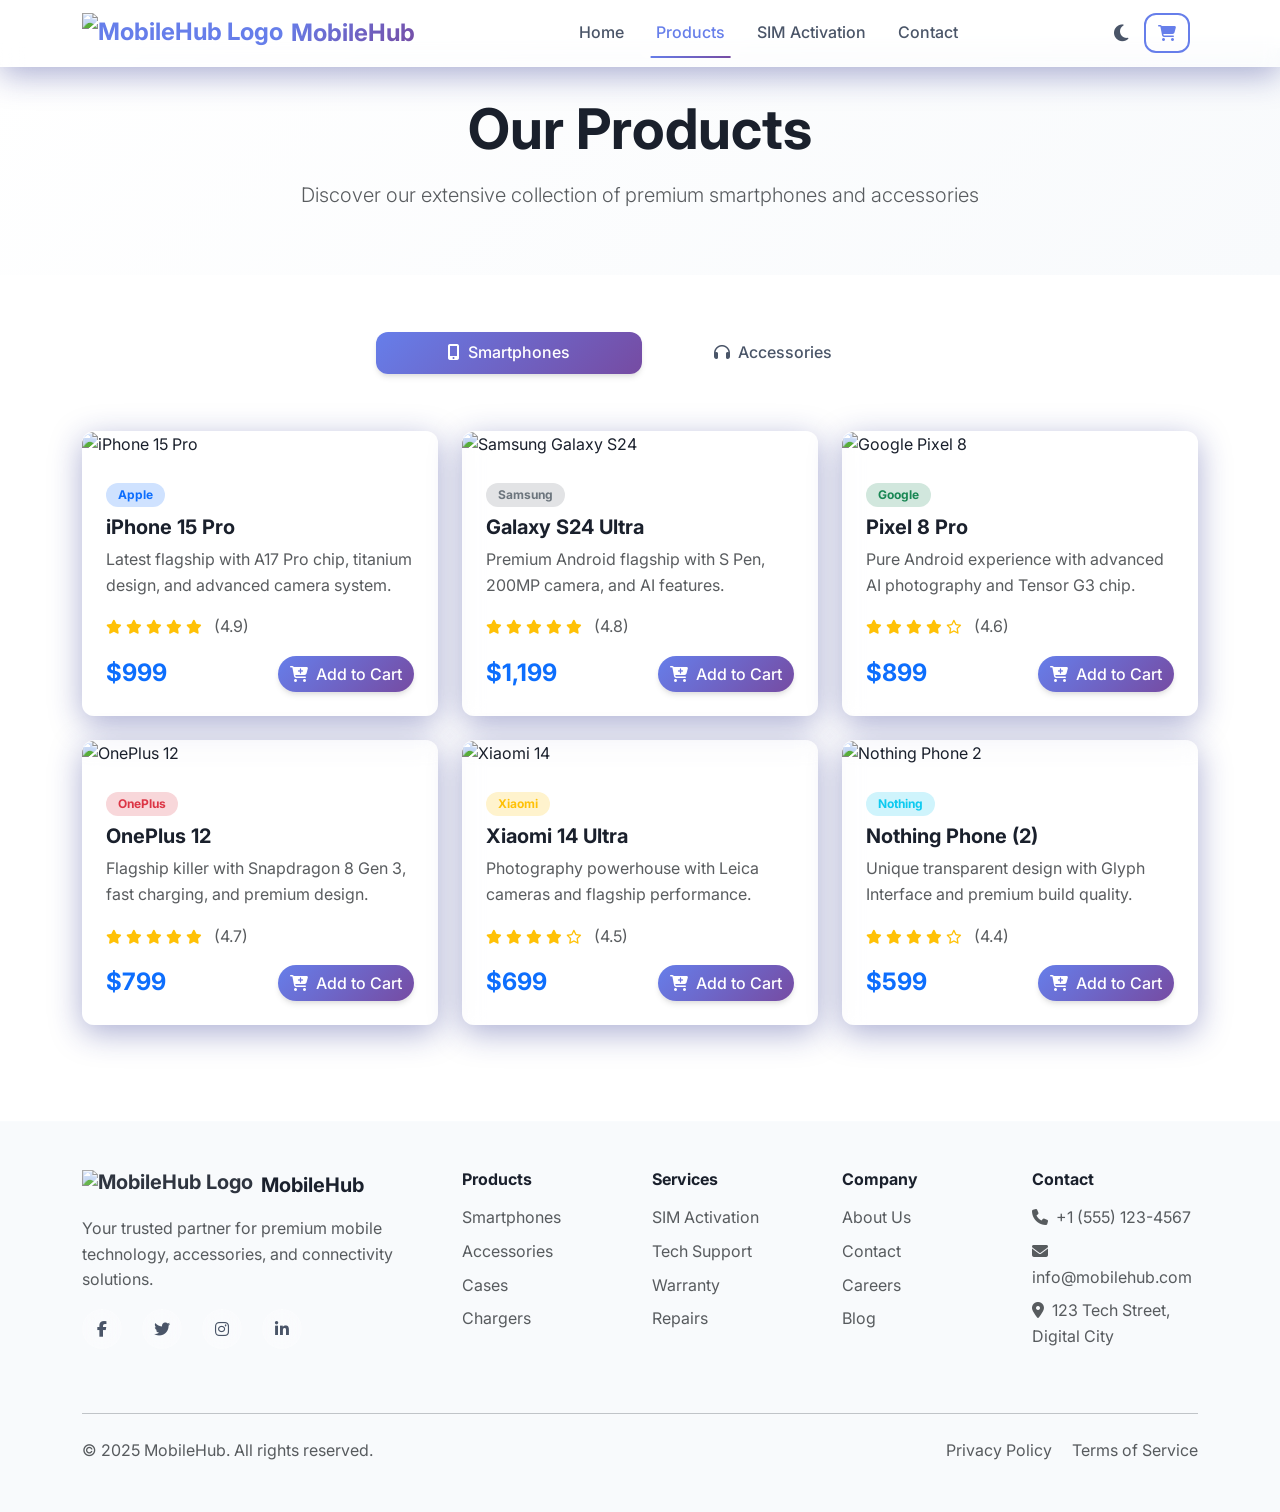
==== commit ae40cf33: "Replace mobile icon with logo in navbar and footer across pages Co-authored-by: ahmetiminati <ahmeti" ====
--- a/products.html
+++ b/products.html
@@ -24,8 +24,9 @@
     <!-- Navbar -->
     <nav class="navbar navbar-expand-lg navbar-light fixed-top glass-nav">
         <div class="container">
-            <a class="navbar-brand fw-bold" href="index.html">
-                <i class="fas fa-mobile-alt me-2"></i>MobileHub
+            <a class="navbar-brand fw-bold d-flex align-items-center" href="index.html">
+                <img src="logo.png" alt="MobileHub Logo" class="navbar-logo me-2">
+                <span class="brand-text">MobileHub</span>
             </a>
             
             <button class="navbar-toggler" type="button" data-bs-toggle="collapse" data-bs-target="#navbarNav">
@@ -583,8 +584,9 @@
         <div class="container">
             <div class="row">
                 <div class="col-lg-4 mb-4">
-                    <h5 class="fw-bold mb-3">
-                        <i class="fas fa-mobile-alt me-2"></i>MobileHub
+                    <h5 class="fw-bold mb-3 d-flex align-items-center">
+                        <img src="logo.png" alt="MobileHub Logo" class="footer-logo me-2">
+                        <span>MobileHub</span>
                     </h5>
                     <p class="text-muted">
                         Your trusted partner for premium mobile technology, accessories, and connectivity solutions.
--- a/styles.css
+++ b/styles.css
@@ -120,6 +120,35 @@
     font-size: 1.5rem;
     font-weight: 700;
     color: var(--primary-color) !important;
+    text-decoration: none;
+}
+
+.navbar-brand:hover {
+    color: var(--primary-color) !important;
+}
+
+/* Logo Styles */
+.navbar-logo {
+    height: 40px;
+    width: auto;
+    transition: all var(--transition-fast);
+}
+
+.navbar-logo:hover {
+    transform: scale(1.05);
+}
+
+.footer-logo {
+    height: 30px;
+    width: auto;
+    opacity: 0.9;
+}
+
+.brand-text {
+    background: var(--primary-gradient);
+    -webkit-background-clip: text;
+    -webkit-text-fill-color: transparent;
+    background-clip: text;
 }
 
 .navbar-nav .nav-link {
@@ -581,6 +610,14 @@
         padding-bottom: 2rem;
     }
     
+    .navbar-logo {
+        height: 35px;
+    }
+    
+    .footer-logo {
+        height: 25px;
+    }
+    
     .display-3 {
         font-size: 2.5rem;
     }
@@ -628,6 +665,18 @@
 @media (max-width: 576px) {
     .display-3 {
         font-size: 2rem;
+    }
+    
+    .navbar-logo {
+        height: 30px;
+    }
+    
+    .footer-logo {
+        height: 20px;
+    }
+    
+    .brand-text {
+        font-size: 1.2rem;
     }
     
     .display-4 {
